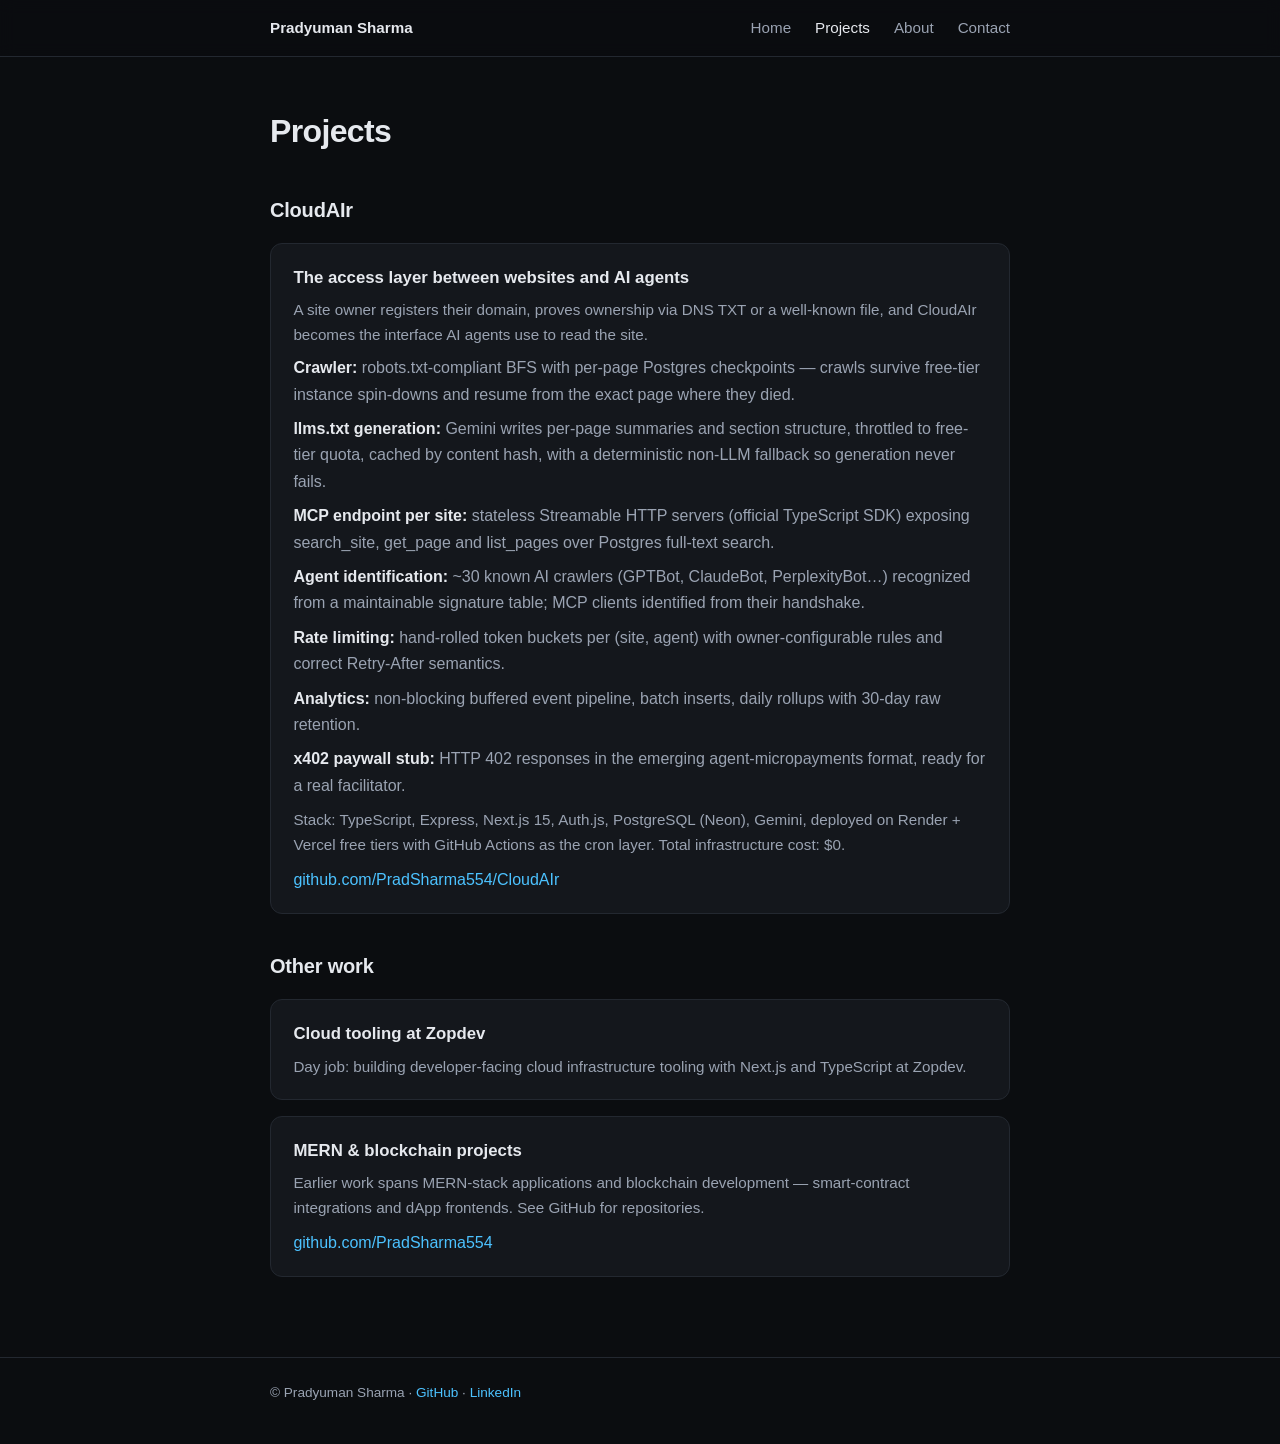
==== projects.html @ 7cbbd948 "Portfolio site" ====
<!DOCTYPE html>
<html lang="en">
<head>
  <meta charset="utf-8">
  <meta name="viewport" content="width=device-width, initial-scale=1">
  <title>Projects — Pradyuman Sharma</title>
  <meta name="description" content="Projects by Pradyuman Sharma: CloudAIr (an access layer between websites and AI agents with llms.txt generation, MCP endpoints, rate limiting and analytics), plus MERN and blockchain work.">
  <link rel="stylesheet" href="/styles.css">
</head>
<body>
  <header>
    <div class="wrap">
      <nav>
        <a class="brand" href="/">Pradyuman Sharma</a>
        <a href="/">Home</a>
        <a href="/projects.html" class="active">Projects</a>
        <a href="/about.html">About</a>
        <a href="/contact.html">Contact</a>
      </nav>
    </div>
  </header>

  <main>
    <div class="wrap">
      <h1>Projects</h1>

      <h2>CloudAIr</h2>
      <div class="card">
        <h3>The access layer between websites and AI agents</h3>
        <p>
          A site owner registers their domain, proves ownership via DNS TXT or
          a well-known file, and CloudAIr becomes the interface AI agents use
          to read the site.
        </p>
        <ul class="plain">
          <li><strong>Crawler:</strong> robots.txt-compliant BFS with per-page
            Postgres checkpoints — crawls survive free-tier instance spin-downs
            and resume from the exact page where they died.</li>
          <li><strong>llms.txt generation:</strong> Gemini writes per-page
            summaries and section structure, throttled to free-tier quota,
            cached by content hash, with a deterministic non-LLM fallback so
            generation never fails.</li>
          <li><strong>MCP endpoint per site:</strong> stateless Streamable HTTP
            servers (official TypeScript SDK) exposing search_site, get_page
            and list_pages over Postgres full-text search.</li>
          <li><strong>Agent identification:</strong> ~30 known AI crawlers
            (GPTBot, ClaudeBot, PerplexityBot…) recognized from a maintainable
            signature table; MCP clients identified from their handshake.</li>
          <li><strong>Rate limiting:</strong> hand-rolled token buckets per
            (site, agent) with owner-configurable rules and correct Retry-After
            semantics.</li>
          <li><strong>Analytics:</strong> non-blocking buffered event pipeline,
            batch inserts, daily rollups with 30-day raw retention.</li>
          <li><strong>x402 paywall stub:</strong> HTTP 402 responses in the
            emerging agent-micropayments format, ready for a real facilitator.</li>
        </ul>
        <p>
          Stack: TypeScript, Express, Next.js 15, Auth.js, PostgreSQL (Neon),
          Gemini, deployed on Render + Vercel free tiers with GitHub Actions
          as the cron layer. Total infrastructure cost: $0.
        </p>
        <div class="links">
          <a class="inline" href="https://github.com/PradSharma554/CloudAIr">github.com/PradSharma554/CloudAIr</a>
        </div>
      </div>

      <h2>Other work</h2>
      <div class="card">
        <h3>Cloud tooling at Zopdev</h3>
        <p>
          Day job: building developer-facing cloud infrastructure tooling with
          Next.js and TypeScript at Zopdev.
        </p>
      </div>
      <div class="card">
        <h3>MERN &amp; blockchain projects</h3>
        <p>
          Earlier work spans MERN-stack applications and blockchain
          development — smart-contract integrations and dApp frontends. See
          GitHub for repositories.
        </p>
        <div class="links">
          <a class="inline" href="https://github.com/PradSharma554">github.com/PradSharma554</a>
        </div>
      </div>
    </div>
  </main>

  <footer>
    <div class="wrap">
      © Pradyuman Sharma ·
      <a class="inline" href="https://github.com/PradSharma554">GitHub</a> ·
      <a class="inline" href="https://linkedin.com/in/pradyuman-5-sharma">LinkedIn</a>
    </div>
  </footer>
</body>
</html>
---- styles.css ----
:root {
  --bg: #0b0d10;
  --panel: #14171c;
  --border: #232830;
  --text: #e6e9ee;
  --muted: #9aa3b2;
  --accent: #4cc2ff;
}

* { margin: 0; padding: 0; box-sizing: border-box; }

body {
  background: var(--bg);
  color: var(--text);
  font-family: -apple-system, BlinkMacSystemFont, "Segoe UI", Roboto, Helvetica, Arial, sans-serif;
  line-height: 1.65;
}

.wrap { max-width: 780px; margin: 0 auto; padding: 0 1.25rem; }

header {
  border-bottom: 1px solid var(--border);
  position: sticky; top: 0;
  background: rgba(11, 13, 16, 0.92);
  backdrop-filter: blur(8px);
}

nav { display: flex; gap: 1.5rem; align-items: center; height: 3.5rem; }
nav .brand { font-weight: 700; color: var(--text); text-decoration: none; margin-right: auto; }
nav a { color: var(--muted); text-decoration: none; font-size: 0.95rem; }
nav a:hover, nav a.active { color: var(--text); }

main { padding: 3rem 0 4rem; }

h1 { font-size: 2rem; letter-spacing: -0.02em; margin-bottom: 0.5rem; }
h2 { font-size: 1.25rem; margin: 2.25rem 0 0.75rem; letter-spacing: -0.01em; }
.lead { color: var(--muted); font-size: 1.05rem; max-width: 60ch; }

.card {
  background: var(--panel);
  border: 1px solid var(--border);
  border-radius: 12px;
  padding: 1.25rem 1.4rem;
  margin: 1rem 0;
}
.card h3 { font-size: 1.05rem; margin-bottom: 0.35rem; }
.card p { color: var(--muted); font-size: 0.95rem; }
.card .links { margin-top: 0.6rem; }

a.inline { color: var(--accent); text-decoration: none; }
a.inline:hover { text-decoration: underline; }

.tags { display: flex; flex-wrap: wrap; gap: 0.4rem; margin-top: 0.7rem; }
.tag {
  font-size: 0.75rem; color: var(--muted);
  border: 1px solid var(--border); border-radius: 999px;
  padding: 0.1rem 0.6rem;
}

ul.plain { list-style: none; }
ul.plain li { margin: 0.5rem 0; color: var(--muted); }
ul.plain li strong { color: var(--text); }

footer {
  border-top: 1px solid var(--border);
  padding: 1.5rem 0 2.5rem;
  color: var(--muted); font-size: 0.85rem;
}
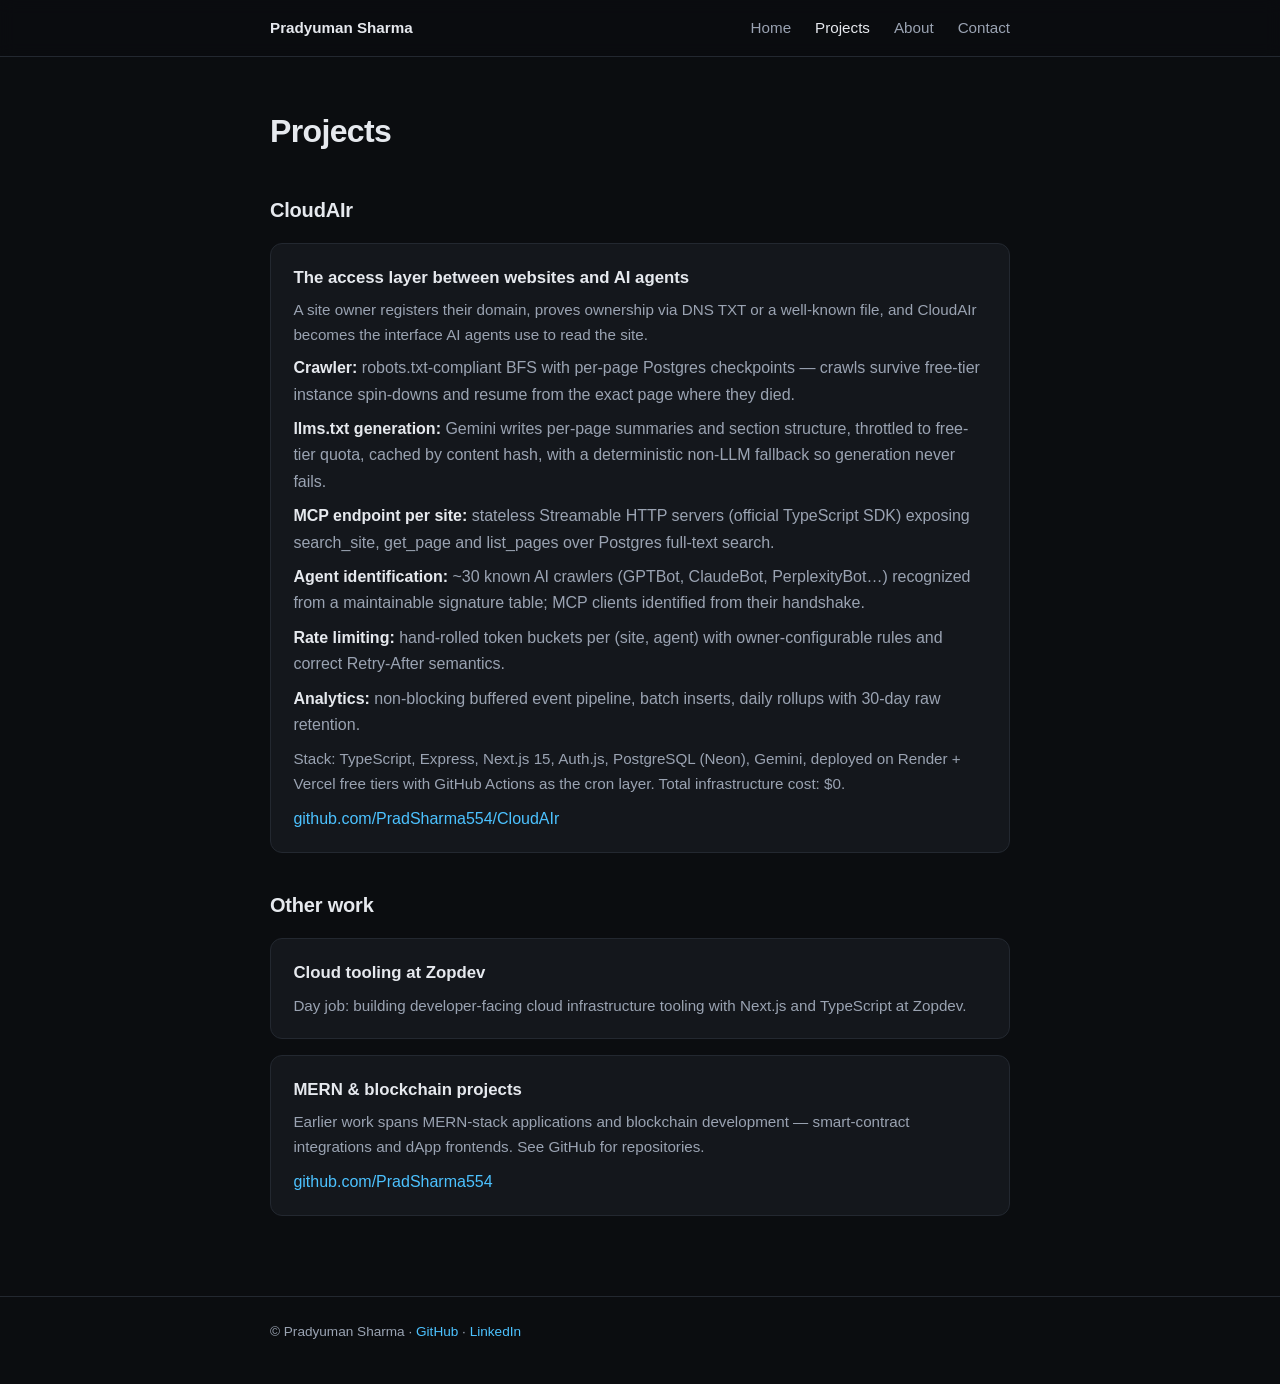
==== commit 266f5956: "Remove x402 mention from CloudAIr feature list" ====
--- a/projects.html
+++ b/projects.html
@@ -51,8 +51,6 @@
             semantics.</li>
           <li><strong>Analytics:</strong> non-blocking buffered event pipeline,
             batch inserts, daily rollups with 30-day raw retention.</li>
-          <li><strong>x402 paywall stub:</strong> HTTP 402 responses in the
-            emerging agent-micropayments format, ready for a real facilitator.</li>
         </ul>
         <p>
           Stack: TypeScript, Express, Next.js 15, Auth.js, PostgreSQL (Neon),
